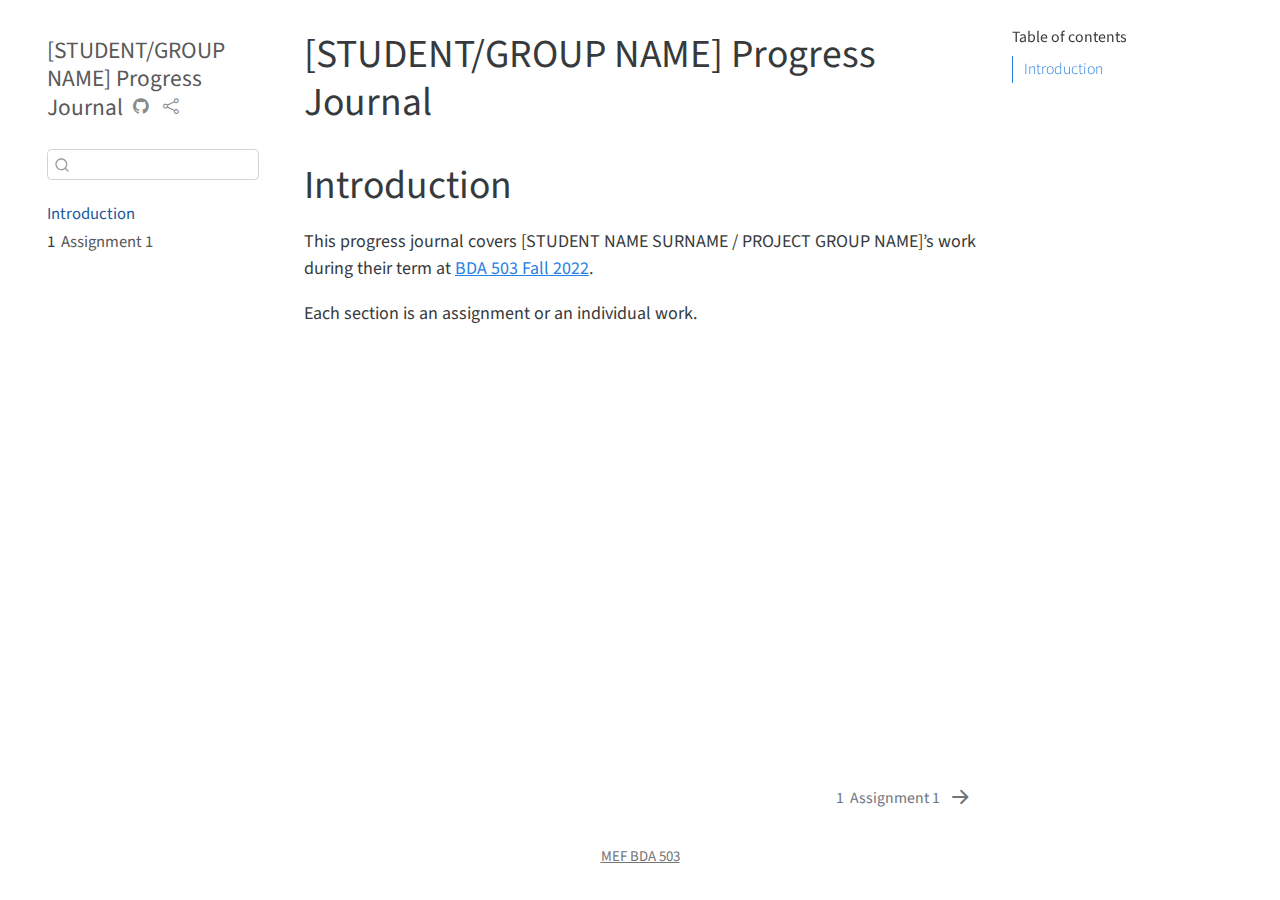
==== docs/index.html @ f0da5c6b "Initial commit" ====
<!DOCTYPE html>
<html xmlns="http://www.w3.org/1999/xhtml" lang="en" xml:lang="en"><head>

<meta charset="utf-8">
<meta name="generator" content="quarto-1.0.38">

<meta name="viewport" content="width=device-width, initial-scale=1.0, user-scalable=yes">


<title>[STUDENT/GROUP NAME] Progress Journal</title>
<style>
code{white-space: pre-wrap;}
span.smallcaps{font-variant: small-caps;}
span.underline{text-decoration: underline;}
div.column{display: inline-block; vertical-align: top; width: 50%;}
div.hanging-indent{margin-left: 1.5em; text-indent: -1.5em;}
ul.task-list{list-style: none;}
</style>


<script src="site_libs/quarto-nav/quarto-nav.js"></script>
<script src="site_libs/quarto-nav/headroom.min.js"></script>
<script src="site_libs/clipboard/clipboard.min.js"></script>
<script src="site_libs/quarto-search/autocomplete.umd.js"></script>
<script src="site_libs/quarto-search/fuse.min.js"></script>
<script src="site_libs/quarto-search/quarto-search.js"></script>
<meta name="quarto:offset" content="./">
<link href="./assignment1.html" rel="next">
<script src="site_libs/quarto-html/quarto.js"></script>
<script src="site_libs/quarto-html/popper.min.js"></script>
<script src="site_libs/quarto-html/tippy.umd.min.js"></script>
<script src="site_libs/quarto-html/anchor.min.js"></script>
<link href="site_libs/quarto-html/tippy.css" rel="stylesheet">
<link href="site_libs/quarto-html/quarto-syntax-highlighting.css" rel="stylesheet" id="quarto-text-highlighting-styles">
<script src="site_libs/bootstrap/bootstrap.min.js"></script>
<link href="site_libs/bootstrap/bootstrap-icons.css" rel="stylesheet">
<link href="site_libs/bootstrap/bootstrap.min.css" rel="stylesheet" id="quarto-bootstrap" data-mode="light">
<script id="quarto-search-options" type="application/json">{
  "location": "sidebar",
  "copy-button": false,
  "collapse-after": 3,
  "panel-placement": "start",
  "type": "textbox",
  "limit": 20,
  "language": {
    "search-no-results-text": "No results",
    "search-matching-documents-text": "matching documents",
    "search-copy-link-title": "Copy link to search",
    "search-hide-matches-text": "Hide additional matches",
    "search-more-match-text": "more match in this document",
    "search-more-matches-text": "more matches in this document",
    "search-clear-button-title": "Clear",
    "search-detached-cancel-button-title": "Cancel",
    "search-submit-button-title": "Submit"
  }
}</script>


</head>

<body class="nav-sidebar floating">

<div id="quarto-search-results"></div>
  <header id="quarto-header" class="headroom fixed-top">
  <nav class="quarto-secondary-nav" data-bs-toggle="collapse" data-bs-target="#quarto-sidebar" aria-controls="quarto-sidebar" aria-expanded="false" aria-label="Toggle sidebar navigation" onclick="if (window.quartoToggleHeadroom) { window.quartoToggleHeadroom(); }">
    <div class="container-fluid d-flex justify-content-between">
      <h1 class="quarto-secondary-nav-title">[STUDENT/GROUP NAME] Progress Journal</h1>
      <button type="button" class="quarto-btn-toggle btn" aria-label="Show secondary navigation">
        <i class="bi bi-chevron-right"></i>
      </button>
    </div>
  </nav>
</header>
<!-- content -->
<div id="quarto-content" class="quarto-container page-columns page-rows-contents page-layout-article">
<!-- sidebar -->
  <nav id="quarto-sidebar" class="sidebar collapse sidebar-navigation floating overflow-auto">
    <div class="pt-lg-2 mt-2 text-left sidebar-header">
    <div class="sidebar-title mb-0 py-0">
      <a href="./">[STUDENT/GROUP NAME] Progress Journal</a> 
        <div class="sidebar-tools-main">
    <a href="https://github.com/pjournal/gh-pages-quarto-template" title="Source Code" class="sidebar-tool px-1"><i class="bi bi-github"></i></a>
    <a href="" title="Share" id="sidebar-tool-dropdown-0" class="sidebar-tool dropdown-toggle px-1" data-bs-toggle="dropdown" aria-expanded="false"><i class="bi bi-share"></i></a>
    <ul class="dropdown-menu" aria-labelledby="sidebar-tool-dropdown-0">
        <li>
          <a class="dropdown-item sidebar-tools-main-item" href="https://twitter.com/intent/tweet?url=|url|">
            <i class="bi bi-bi-twitter pe-1"></i>
          Twitter
          </a>
        </li>
        <li>
          <a class="dropdown-item sidebar-tools-main-item" href="https://www.facebook.com/sharer/sharer.php?u=|url|">
            <i class="bi bi-bi-facebook pe-1"></i>
          Facebook
          </a>
        </li>
    </ul>
</div>
    </div>
      </div>
      <div class="mt-2 flex-shrink-0 align-items-center">
        <div class="sidebar-search">
        <div id="quarto-search" class="" title="Search"></div>
        </div>
      </div>
    <div class="sidebar-menu-container"> 
    <ul class="list-unstyled mt-1">
        <li class="sidebar-item">
  <div class="sidebar-item-container"> 
  <a href="./index.html" class="sidebar-item-text sidebar-link active">Introduction</a>
  </div>
</li>
        <li class="sidebar-item">
  <div class="sidebar-item-container"> 
  <a href="./assignment1.html" class="sidebar-item-text sidebar-link"><span class="chapter-number">1</span>&nbsp; <span class="chapter-title">Assignment 1</span></a>
  </div>
</li>
    </ul>
    </div>
</nav>
<!-- margin-sidebar -->
    <div id="quarto-margin-sidebar" class="sidebar margin-sidebar">
        <nav id="TOC" role="doc-toc">
    <h2 id="toc-title">Table of contents</h2>
   
  <ul>
  <li><a href="#introduction" id="toc-introduction" class="nav-link active" data-scroll-target="#introduction">Introduction</a></li>
  </ul>
</nav>
    </div>
<!-- main -->
<main class="content" id="quarto-document-content">

<header id="title-block-header" class="quarto-title-block default">
<div class="quarto-title">
<h1 class="title d-none d-lg-block">[STUDENT/GROUP NAME] Progress Journal</h1>
</div>



<div class="quarto-title-meta">

    
    
  </div>
  

</header>

<section id="introduction" class="level1 unnumbered">
<h1 class="unnumbered">Introduction</h1>
<!-- DO NOT TOUCH THIS PART EXCEPT FILLING YOUR OR YOUR GROUP's NAME -->
<p>This progress journal covers [STUDENT NAME SURNAME / PROJECT GROUP NAME]’s work during their term at <a href="https://mef-bda503.github.io/fall22/">BDA 503 Fall 2022</a>.</p>
<p>Each section is an assignment or an individual work.</p>
<!-- IF THIS IS A GROUP UNCOMMENT BELOW -->
<!-- # Group Members

+ [Member 1](Member 1's Progress Journal URL with https://)  
+ [Member 2](Member 2's Progress Journal URL with https://)
+ [Member 3](Member 3's Progress Journal URL with https://)

# Group Project Details

Our group project is [PROJECT NAME]. [SHORT DESCRIPTION] -->


</section>

</main> <!-- /main -->
<script id="quarto-html-after-body" type="application/javascript">
window.document.addEventListener("DOMContentLoaded", function (event) {
  const toggleBodyColorMode = (bsSheetEl) => {
    const mode = bsSheetEl.getAttribute("data-mode");
    const bodyEl = window.document.querySelector("body");
    if (mode === "dark") {
      bodyEl.classList.add("quarto-dark");
      bodyEl.classList.remove("quarto-light");
    } else {
      bodyEl.classList.add("quarto-light");
      bodyEl.classList.remove("quarto-dark");
    }
  }
  const toggleBodyColorPrimary = () => {
    const bsSheetEl = window.document.querySelector("link#quarto-bootstrap");
    if (bsSheetEl) {
      toggleBodyColorMode(bsSheetEl);
    }
  }
  toggleBodyColorPrimary();  
  const icon = "";
  const anchorJS = new window.AnchorJS();
  anchorJS.options = {
    placement: 'right',
    icon: icon
  };
  anchorJS.add('.anchored');
  const clipboard = new window.ClipboardJS('.code-copy-button', {
    target: function(trigger) {
      return trigger.previousElementSibling;
    }
  });
  clipboard.on('success', function(e) {
    // button target
    const button = e.trigger;
    // don't keep focus
    button.blur();
    // flash "checked"
    button.classList.add('code-copy-button-checked');
    var currentTitle = button.getAttribute("title");
    button.setAttribute("title", "Copied!");
    setTimeout(function() {
      button.setAttribute("title", currentTitle);
      button.classList.remove('code-copy-button-checked');
    }, 1000);
    // clear code selection
    e.clearSelection();
  });
  function tippyHover(el, contentFn) {
    const config = {
      allowHTML: true,
      content: contentFn,
      maxWidth: 500,
      delay: 100,
      arrow: false,
      appendTo: function(el) {
          return el.parentElement;
      },
      interactive: true,
      interactiveBorder: 10,
      theme: 'quarto',
      placement: 'bottom-start'
    };
    window.tippy(el, config); 
  }
  const noterefs = window.document.querySelectorAll('a[role="doc-noteref"]');
  for (var i=0; i<noterefs.length; i++) {
    const ref = noterefs[i];
    tippyHover(ref, function() {
      let href = ref.getAttribute('href');
      try { href = new URL(href).hash; } catch {}
      const id = href.replace(/^#\/?/, "");
      const note = window.document.getElementById(id);
      return note.innerHTML;
    });
  }
  var bibliorefs = window.document.querySelectorAll('a[role="doc-biblioref"]');
  for (var i=0; i<bibliorefs.length; i++) {
    const ref = bibliorefs[i];
    const cites = ref.parentNode.getAttribute('data-cites').split(' ');
    tippyHover(ref, function() {
      var popup = window.document.createElement('div');
      cites.forEach(function(cite) {
        var citeDiv = window.document.createElement('div');
        citeDiv.classList.add('hanging-indent');
        citeDiv.classList.add('csl-entry');
        var biblioDiv = window.document.getElementById('ref-' + cite);
        if (biblioDiv) {
          citeDiv.innerHTML = biblioDiv.innerHTML;
        }
        popup.appendChild(citeDiv);
      });
      return popup.innerHTML;
    });
  }
});
</script>
<nav class="page-navigation">
  <div class="nav-page nav-page-previous">
  </div>
  <div class="nav-page nav-page-next">
      <a href="./assignment1.html" class="pagination-link">
        <span class="nav-page-text"><span class="chapter-number">1</span>&nbsp; <span class="chapter-title">Assignment 1</span></span> <i class="bi bi-arrow-right-short"></i>
      </a>
  </div>
</nav>
</div> <!-- /content -->
<footer class="footer">
  <div class="nav-footer">
      <div class="nav-footer-center"><a href="https://mef-bda503.github.io">MEF BDA 503</a></div>
  </div>
</footer>



</body></html>
---- docs/site_libs/quarto-html/tippy.css ----
.tippy-box[data-animation=fade][data-state=hidden]{opacity:0}[data-tippy-root]{max-width:calc(100vw - 10px)}.tippy-box{position:relative;background-color:#333;color:#fff;border-radius:4px;font-size:14px;line-height:1.4;white-space:normal;outline:0;transition-property:transform,visibility,opacity}.tippy-box[data-placement^=top]>.tippy-arrow{bottom:0}.tippy-box[data-placement^=top]>.tippy-arrow:before{bottom:-7px;left:0;border-width:8px 8px 0;border-top-color:initial;transform-origin:center top}.tippy-box[data-placement^=bottom]>.tippy-arrow{top:0}.tippy-box[data-placement^=bottom]>.tippy-arrow:before{top:-7px;left:0;border-width:0 8px 8px;border-bottom-color:initial;transform-origin:center bottom}.tippy-box[data-placement^=left]>.tippy-arrow{right:0}.tippy-box[data-placement^=left]>.tippy-arrow:before{border-width:8px 0 8px 8px;border-left-color:initial;right:-7px;transform-origin:center left}.tippy-box[data-placement^=right]>.tippy-arrow{left:0}.tippy-box[data-placement^=right]>.tippy-arrow:before{left:-7px;border-width:8px 8px 8px 0;border-right-color:initial;transform-origin:center right}.tippy-box[data-inertia][data-state=visible]{transition-timing-function:cubic-bezier(.54,1.5,.38,1.11)}.tippy-arrow{width:16px;height:16px;color:#333}.tippy-arrow:before{content:"";position:absolute;border-color:transparent;border-style:solid}.tippy-content{position:relative;padding:5px 9px;z-index:1}
---- docs/site_libs/quarto-html/quarto-syntax-highlighting.css ----
/* quarto syntax highlight colors */
:root {
  --quarto-hl-ot-color: #003B4F;
  --quarto-hl-at-color: #657422;
  --quarto-hl-ss-color: #20794D;
  --quarto-hl-an-color: #5E5E5E;
  --quarto-hl-fu-color: #4758AB;
  --quarto-hl-st-color: #20794D;
  --quarto-hl-cf-color: #003B4F;
  --quarto-hl-op-color: #5E5E5E;
  --quarto-hl-er-color: #AD0000;
  --quarto-hl-bn-color: #AD0000;
  --quarto-hl-al-color: #AD0000;
  --quarto-hl-va-color: #111111;
  --quarto-hl-bu-color: inherit;
  --quarto-hl-ex-color: inherit;
  --quarto-hl-pp-color: #AD0000;
  --quarto-hl-in-color: #5E5E5E;
  --quarto-hl-vs-color: #20794D;
  --quarto-hl-wa-color: #5E5E5E;
  --quarto-hl-do-color: #5E5E5E;
  --quarto-hl-im-color: #00769E;
  --quarto-hl-ch-color: #20794D;
  --quarto-hl-dt-color: #AD0000;
  --quarto-hl-fl-color: #AD0000;
  --quarto-hl-co-color: #5E5E5E;
  --quarto-hl-cv-color: #5E5E5E;
  --quarto-hl-cn-color: #8f5902;
  --quarto-hl-sc-color: #5E5E5E;
  --quarto-hl-dv-color: #AD0000;
  --quarto-hl-kw-color: #003B4F;
}

/* other quarto variables */
:root {
  --quarto-font-monospace: SFMono-Regular, Menlo, Monaco, Consolas, "Liberation Mono", "Courier New", monospace;
}

pre > code.sourceCode > span {
  color: #003B4F;
}

code span {
  color: #003B4F;
}

code.sourceCode > span {
  color: #003B4F;
}

div.sourceCode,
div.sourceCode pre.sourceCode {
  color: #003B4F;
}

code span.ot {
  color: #003B4F;
}

code span.at {
  color: #657422;
}

code span.ss {
  color: #20794D;
}

code span.an {
  color: #5E5E5E;
}

code span.fu {
  color: #4758AB;
}

code span.st {
  color: #20794D;
}

code span.cf {
  color: #003B4F;
}

code span.op {
  color: #5E5E5E;
}

code span.er {
  color: #AD0000;
}

code span.bn {
  color: #AD0000;
}

code span.al {
  color: #AD0000;
}

code span.va {
  color: #111111;
}

code span.pp {
  color: #AD0000;
}

code span.in {
  color: #5E5E5E;
}

code span.vs {
  color: #20794D;
}

code span.wa {
  color: #5E5E5E;
  font-style: italic;
}

code span.do {
  color: #5E5E5E;
  font-style: italic;
}

code span.im {
  color: #00769E;
}

code span.ch {
  color: #20794D;
}

code span.dt {
  color: #AD0000;
}

code span.fl {
  color: #AD0000;
}

code span.co {
  color: #5E5E5E;
}

code span.cv {
  color: #5E5E5E;
  font-style: italic;
}

code span.cn {
  color: #8f5902;
}

code span.sc {
  color: #5E5E5E;
}

code span.dv {
  color: #AD0000;
}

code span.kw {
  color: #003B4F;
}

.prevent-inlining {
  content: "</";
}

/*# sourceMappingURL=debc5d5d77c3f9108843748ff7464032.css.map */
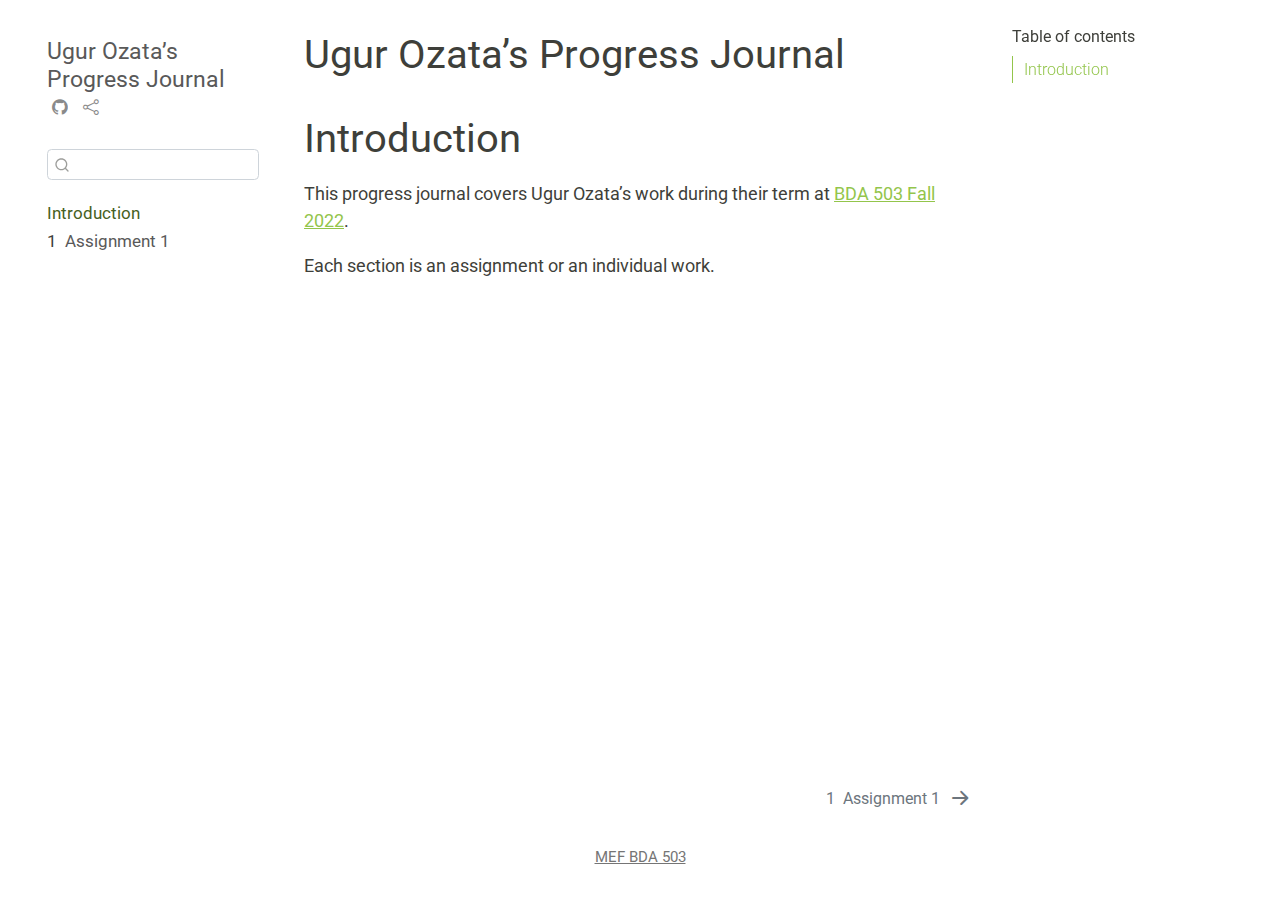
==== commit 55084410: "render index.qmd" ====
--- a/docs/index.html
+++ b/docs/index.html
@@ -2,19 +2,24 @@
 <html xmlns="http://www.w3.org/1999/xhtml" lang="en" xml:lang="en"><head>
 
 <meta charset="utf-8">
-<meta name="generator" content="quarto-1.0.38">
+<meta name="generator" content="quarto-1.1.251">
 
 <meta name="viewport" content="width=device-width, initial-scale=1.0, user-scalable=yes">
 
 
-<title>[STUDENT/GROUP NAME] Progress Journal</title>
+<title>Ugur Ozata’s Progress Journal</title>
 <style>
 code{white-space: pre-wrap;}
 span.smallcaps{font-variant: small-caps;}
-span.underline{text-decoration: underline;}
-div.column{display: inline-block; vertical-align: top; width: 50%;}
+div.columns{display: flex; gap: min(4vw, 1.5em);}
+div.column{flex: auto; overflow-x: auto;}
 div.hanging-indent{margin-left: 1.5em; text-indent: -1.5em;}
 ul.task-list{list-style: none;}
+ul.task-list li input[type="checkbox"] {
+  width: 0.8em;
+  margin: 0 0.8em 0.2em -1.6em;
+  vertical-align: middle;
+}
 </style>
 
 
@@ -64,7 +69,7 @@
   <header id="quarto-header" class="headroom fixed-top">
   <nav class="quarto-secondary-nav" data-bs-toggle="collapse" data-bs-target="#quarto-sidebar" aria-controls="quarto-sidebar" aria-expanded="false" aria-label="Toggle sidebar navigation" onclick="if (window.quartoToggleHeadroom) { window.quartoToggleHeadroom(); }">
     <div class="container-fluid d-flex justify-content-between">
-      <h1 class="quarto-secondary-nav-title">[STUDENT/GROUP NAME] Progress Journal</h1>
+      <h1 class="quarto-secondary-nav-title">Ugur Ozata’s Progress Journal</h1>
       <button type="button" class="quarto-btn-toggle btn" aria-label="Show secondary navigation">
         <i class="bi bi-chevron-right"></i>
       </button>
@@ -77,7 +82,7 @@
   <nav id="quarto-sidebar" class="sidebar collapse sidebar-navigation floating overflow-auto">
     <div class="pt-lg-2 mt-2 text-left sidebar-header">
     <div class="sidebar-title mb-0 py-0">
-      <a href="./">[STUDENT/GROUP NAME] Progress Journal</a> 
+      <a href="./">Ugur Ozata’s Progress Journal</a> 
         <div class="sidebar-tools-main">
     <a href="https://github.com/pjournal/gh-pages-quarto-template" title="Source Code" class="sidebar-tool px-1"><i class="bi bi-github"></i></a>
     <a href="" title="Share" id="sidebar-tool-dropdown-0" class="sidebar-tool dropdown-toggle px-1" data-bs-toggle="dropdown" aria-expanded="false"><i class="bi bi-share"></i></a>
@@ -120,7 +125,7 @@
 </nav>
 <!-- margin-sidebar -->
     <div id="quarto-margin-sidebar" class="sidebar margin-sidebar">
-        <nav id="TOC" role="doc-toc">
+        <nav id="TOC" role="doc-toc" class="toc-active">
     <h2 id="toc-title">Table of contents</h2>
    
   <ul>
@@ -133,7 +138,7 @@
 
 <header id="title-block-header" class="quarto-title-block default">
 <div class="quarto-title">
-<h1 class="title d-none d-lg-block">[STUDENT/GROUP NAME] Progress Journal</h1>
+<h1 class="title d-none d-lg-block">Ugur Ozata’s Progress Journal</h1>
 </div>
 
 
@@ -150,7 +155,7 @@
 <section id="introduction" class="level1 unnumbered">
 <h1 class="unnumbered">Introduction</h1>
 <!-- DO NOT TOUCH THIS PART EXCEPT FILLING YOUR OR YOUR GROUP's NAME -->
-<p>This progress journal covers [STUDENT NAME SURNAME / PROJECT GROUP NAME]’s work during their term at <a href="https://mef-bda503.github.io/fall22/">BDA 503 Fall 2022</a>.</p>
+<p>This progress journal covers Ugur Ozata’s work during their term at <a href="https://mef-bda503.github.io/fall22/">BDA 503 Fall 2022</a>.</p>
 <p>Each section is an assignment or an individual work.</p>
 <!-- IF THIS IS A GROUP UNCOMMENT BELOW -->
 <!-- # Group Members
@@ -236,7 +241,8 @@
   for (var i=0; i<noterefs.length; i++) {
     const ref = noterefs[i];
     tippyHover(ref, function() {
-      let href = ref.getAttribute('href');
+      // use id or data attribute instead here
+      let href = ref.getAttribute('data-footnote-href') || ref.getAttribute('href');
       try { href = new URL(href).hash; } catch {}
       const id = href.replace(/^#\/?/, "");
       const note = window.document.getElementById(id);
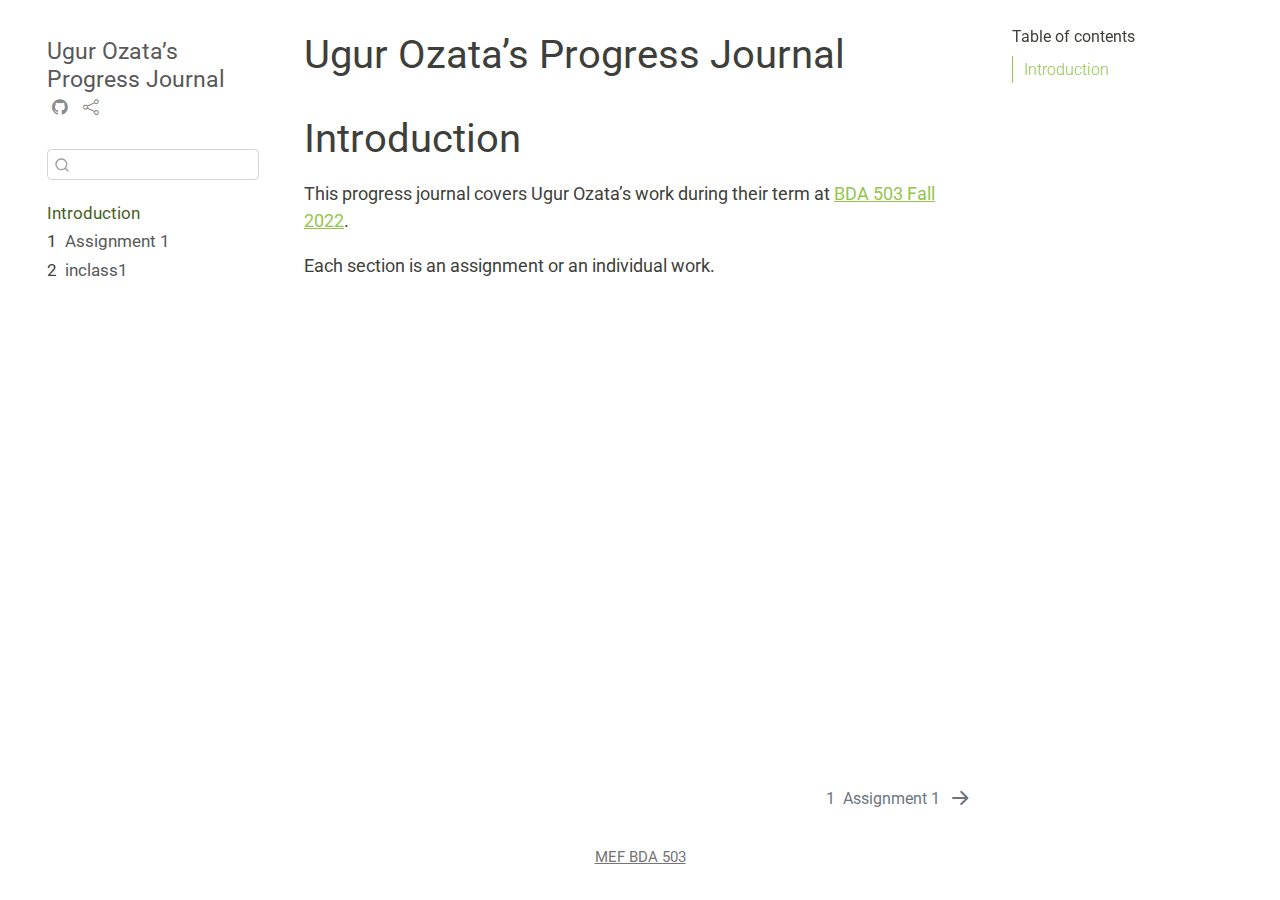
==== commit a003b512: "inclass" ====
--- a/docs/index.html
+++ b/docs/index.html
@@ -118,6 +118,11 @@
         <li class="sidebar-item">
   <div class="sidebar-item-container"> 
   <a href="./assignment1.html" class="sidebar-item-text sidebar-link"><span class="chapter-number">1</span>&nbsp; <span class="chapter-title">Assignment 1</span></a>
+  </div>
+</li>
+        <li class="sidebar-item">
+  <div class="sidebar-item-container"> 
+  <a href="./inclass1.html" class="sidebar-item-text sidebar-link"><span class="chapter-number">2</span>&nbsp; <span class="chapter-title">inclass1</span></a>
   </div>
 </li>
     </ul>
